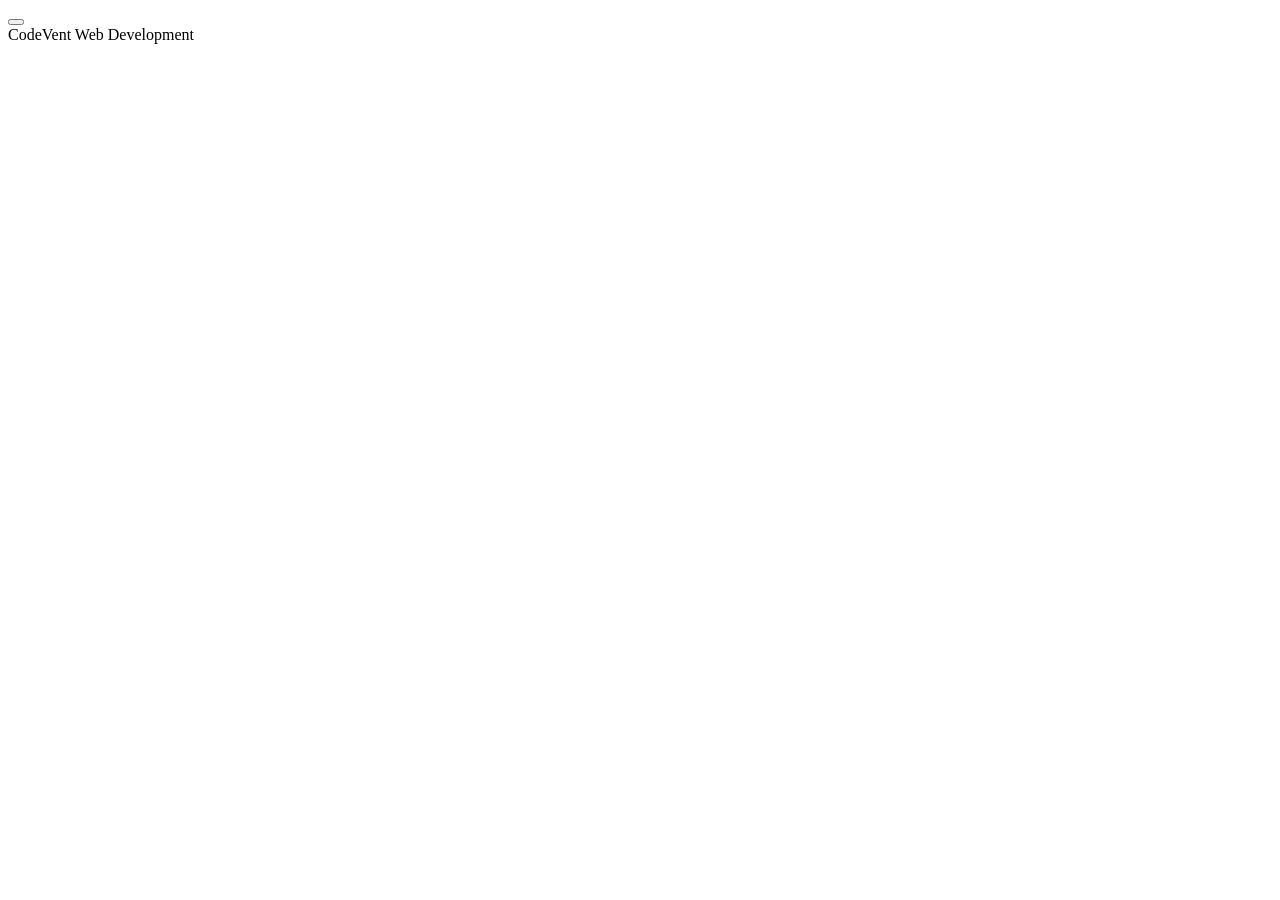
==== index.html @ f79cfe90 "Add files via upload" ====
<!DOCTYPE html>
<html lang="en">
<head>
<meta charset="UTF-8">
<meta name="viewport" content="width=device-width, initial-scale=1.0">
<title>CodeVent Web Development</title>
<meta name="description" content="Learn web development from HTML to JavaScript by building real projects from scratch.">
<link rel="preconnect" href="https://fonts.googleapis.com">
<link rel="preconnect" href="https://fonts.gstatic.com" crossorigin>
<link href="https://fonts.googleapis.com/css2?family=JetBrains+Mono:wght@400;500;600;700&family=Inter:wght@400;500;600;700;800&display=swap" rel="stylesheet">
<link rel="stylesheet" href="css/styles.css">
</head>
<body>
<div id="app">
  <div id="overlay" class="overlay"></div>

  <aside id="sidebar" class="sidebar"></aside>

  <div class="main-col">
    <header class="topbar">
      <button id="menu-toggle" class="menu-toggle" type="button" aria-label="Toggle navigation">
        <span></span><span></span><span></span>
      </button>
      <div class="topbar-title">CodeVent Web Development</div>
    </header>
    <main id="content" class="content"></main>
  </div>
</div>

<script src="js/data.js"></script>
<script src="js/app.js"></script>
</body>
</html>
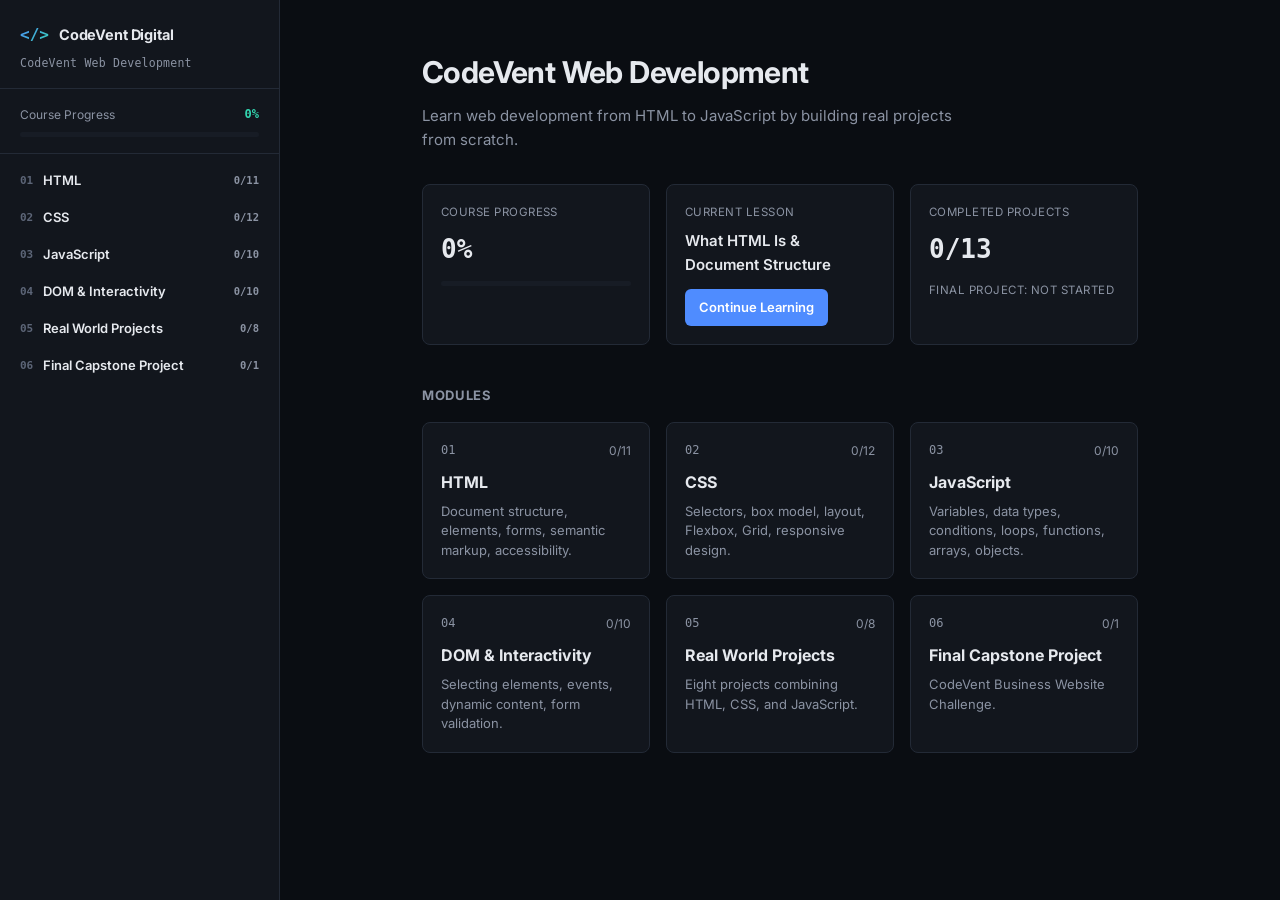
==== commit 5b99fd49: "Update index.html" ====
--- a/index.html
+++ b/index.html
@@ -4,6 +4,7 @@
 <meta charset="UTF-8">
 <meta name="viewport" content="width=device-width, initial-scale=1.0">
 <title>CodeVent Web Development</title>
+<link rel="icon" type="image/png" href="codevent-logo.PNG">
 <meta name="description" content="Learn web development from HTML to JavaScript by building real projects from scratch.">
 <link rel="preconnect" href="https://fonts.googleapis.com">
 <link rel="preconnect" href="https://fonts.gstatic.com" crossorigin>
--- a/css/styles.css
+++ b/css/styles.css
@@ -0,0 +1,554 @@
+/* ============ Tokens ============ */
+:root {
+  --bg: #0a0d12;
+  --surface: #12161d;
+  --surface-2: #171c25;
+  --border: #232a36;
+  --text: #e6e9ee;
+  --muted: #8b93a3;
+  --muted-2: #5c6577;
+  --accent: #4f8cff;
+  --accent-2: #33d6b0;
+  --accent-soft: rgba(79, 140, 255, 0.12);
+  --code-bg: #0d1117;
+  --danger: #ef5b5b;
+  --radius: 8px;
+  --font-body: "Inter", -apple-system, BlinkMacSystemFont, sans-serif;
+  --font-mono: "JetBrains Mono", "SFMono-Regular", Menlo, monospace;
+}
+
+* { box-sizing: border-box; }
+
+html { scroll-behavior: smooth; }
+
+@media (prefers-reduced-motion: reduce) {
+  html { scroll-behavior: auto; }
+  * { transition: none !important; animation: none !important; }
+}
+
+body {
+  margin: 0;
+  background: var(--bg);
+  color: var(--text);
+  font-family: var(--font-body);
+  font-size: 15px;
+  line-height: 1.6;
+}
+
+a { color: var(--accent); text-decoration: none; }
+a:hover { text-decoration: underline; }
+
+button { font-family: inherit; cursor: pointer; }
+
+:focus-visible {
+  outline: 2px solid var(--accent);
+  outline-offset: 2px;
+}
+
+.mono { font-family: var(--font-mono); }
+
+/* ============ App shell ============ */
+#app {
+  display: grid;
+  grid-template-columns: 280px 1fr;
+  min-height: 100vh;
+}
+
+.overlay {
+  display: none;
+}
+
+.sidebar {
+  background: var(--surface);
+  border-right: 1px solid var(--border);
+  height: 100vh;
+  position: sticky;
+  top: 0;
+  overflow-y: auto;
+  padding-bottom: 24px;
+}
+
+.main-col {
+  min-width: 0;
+}
+
+.topbar {
+  display: none;
+  align-items: center;
+  gap: 12px;
+  padding: 14px 16px;
+  border-bottom: 1px solid var(--border);
+  position: sticky;
+  top: 0;
+  background: var(--bg);
+  z-index: 20;
+}
+
+.menu-toggle {
+  background: none;
+  border: 1px solid var(--border);
+  border-radius: 6px;
+  width: 36px;
+  height: 32px;
+  display: flex;
+  flex-direction: column;
+  align-items: center;
+  justify-content: center;
+  gap: 4px;
+}
+.menu-toggle span {
+  width: 16px;
+  height: 2px;
+  background: var(--text);
+  display: block;
+}
+
+.topbar-title {
+  font-family: var(--font-mono);
+  font-size: 13px;
+  color: var(--muted);
+}
+
+.content {
+  max-width: 780px;
+  margin: 0 auto;
+  padding: 48px 32px 96px;
+}
+
+/* ============ Sidebar ============ */
+.sidebar-header {
+  padding: 22px 20px 16px;
+  border-bottom: 1px solid var(--border);
+}
+
+.brand {
+  display: flex;
+  align-items: center;
+  gap: 10px;
+  color: var(--text);
+}
+.brand:hover { text-decoration: none; }
+
+.brand-mark {
+  font-family: var(--font-mono);
+  font-weight: 700;
+  font-size: 16px;
+  background: linear-gradient(135deg, var(--accent), var(--accent-2));
+  -webkit-background-clip: text;
+  background-clip: text;
+  color: transparent;
+}
+
+.brand-name {
+  font-weight: 700;
+  font-size: 14.5px;
+  letter-spacing: -0.01em;
+}
+
+.brand-course {
+  margin-top: 6px;
+  font-family: var(--font-mono);
+  font-size: 11.5px;
+  color: var(--muted);
+  letter-spacing: 0.02em;
+}
+
+.sidebar-progress {
+  padding: 16px 20px;
+  border-bottom: 1px solid var(--border);
+}
+.sidebar-progress-label {
+  display: flex;
+  justify-content: space-between;
+  font-size: 12px;
+  color: var(--muted);
+  margin-bottom: 8px;
+}
+.sidebar-progress-label .mono { color: var(--accent-2); font-weight: 600; }
+
+.progress-track {
+  height: 5px;
+  background: var(--surface-2);
+  border-radius: 3px;
+  overflow: hidden;
+}
+.progress-fill {
+  height: 100%;
+  background: linear-gradient(90deg, var(--accent), var(--accent-2));
+  border-radius: 3px;
+  transition: width 0.3s ease;
+}
+
+.nav-modules { padding: 8px 0; }
+
+.nav-module { border-bottom: 1px solid transparent; }
+
+.nav-module-toggle {
+  width: 100%;
+  display: flex;
+  align-items: center;
+  gap: 10px;
+  background: none;
+  border: none;
+  color: var(--text);
+  padding: 10px 20px;
+  text-align: left;
+  font-size: 13px;
+  font-weight: 600;
+}
+.nav-module-toggle:hover { background: var(--surface-2); }
+
+.nav-module-index {
+  font-family: var(--font-mono);
+  font-size: 11px;
+  color: var(--muted-2);
+}
+
+.nav-module-title { flex: 1; }
+
+.nav-module-count {
+  font-family: var(--font-mono);
+  font-size: 10.5px;
+  color: var(--muted);
+}
+
+.nav-module-items {
+  display: none;
+  flex-direction: column;
+  padding: 2px 0 6px;
+}
+.nav-module.open .nav-module-items { display: flex; }
+
+.nav-item {
+  display: flex;
+  align-items: center;
+  gap: 10px;
+  padding: 7px 20px 7px 40px;
+  color: var(--muted);
+  font-size: 13px;
+  border-left: 2px solid transparent;
+}
+.nav-item:hover { color: var(--text); text-decoration: none; background: var(--surface-2); }
+.nav-item.active {
+  color: var(--text);
+  border-left-color: var(--accent);
+  background: var(--accent-soft);
+}
+.nav-item-mark {
+  width: 12px;
+  color: var(--accent-2);
+  font-size: 11px;
+  flex-shrink: 0;
+}
+.nav-item-project .nav-item-title::before {
+  content: "";
+}
+.nav-item-project { font-style: normal; }
+
+/* ============ Dashboard ============ */
+.dashboard-head h1 {
+  font-size: 30px;
+  margin: 0 0 8px;
+  letter-spacing: -0.02em;
+}
+.dashboard-tagline {
+  color: var(--muted);
+  font-size: 15px;
+  margin: 0 0 32px;
+  max-width: 60ch;
+}
+
+.dashboard-stats {
+  display: grid;
+  grid-template-columns: repeat(3, 1fr);
+  gap: 16px;
+  margin-bottom: 40px;
+}
+
+.stat-card {
+  background: var(--surface);
+  border: 1px solid var(--border);
+  border-radius: var(--radius);
+  padding: 18px;
+}
+.stat-label {
+  font-size: 11.5px;
+  text-transform: uppercase;
+  letter-spacing: 0.04em;
+  color: var(--muted);
+  margin-bottom: 8px;
+}
+.stat-value {
+  font-size: 26px;
+  font-weight: 700;
+  margin-bottom: 10px;
+}
+.stat-value-small {
+  font-size: 15px;
+  font-weight: 600;
+  margin-bottom: 12px;
+  min-height: 20px;
+}
+
+.continue-btn {
+  display: inline-block;
+  background: var(--accent);
+  color: #fff;
+  padding: 8px 14px;
+  border-radius: 6px;
+  font-size: 13px;
+  font-weight: 600;
+}
+.continue-btn:hover { background: #3f7bef; text-decoration: none; }
+
+.section-heading {
+  font-size: 13px;
+  text-transform: uppercase;
+  letter-spacing: 0.05em;
+  color: var(--muted);
+  margin: 0 0 16px;
+}
+
+.module-grid {
+  display: grid;
+  grid-template-columns: repeat(3, 1fr);
+  gap: 16px;
+}
+
+.module-card {
+  display: block;
+  background: var(--surface);
+  border: 1px solid var(--border);
+  border-radius: var(--radius);
+  padding: 18px;
+  color: var(--text);
+  transition: border-color 0.15s ease, transform 0.15s ease;
+}
+.module-card:hover {
+  border-color: var(--accent);
+  transform: translateY(-2px);
+  text-decoration: none;
+}
+.module-card-top {
+  display: flex;
+  justify-content: space-between;
+  color: var(--muted);
+  font-size: 12px;
+  margin-bottom: 10px;
+}
+.module-card h3 { margin: 0 0 6px; font-size: 16px; }
+.module-card p { margin: 0; color: var(--muted); font-size: 13px; line-height: 1.5; }
+
+/* ============ Lesson / Project content ============ */
+.crumb {
+  font-size: 12.5px;
+  color: var(--muted);
+  margin-bottom: 14px;
+}
+.crumb a { color: var(--muted); }
+.crumb span { margin: 0 4px; }
+
+.project-tag {
+  display: inline-block;
+  font-family: var(--font-mono);
+  font-size: 11px;
+  color: var(--accent-2);
+  border: 1px solid var(--border);
+  padding: 3px 8px;
+  border-radius: 4px;
+  margin-bottom: 10px;
+}
+
+.lesson-title {
+  font-size: 26px;
+  margin: 0 0 28px;
+  letter-spacing: -0.01em;
+}
+
+.lesson-section { margin-bottom: 28px; }
+.lesson-section h2 {
+  font-size: 13px;
+  text-transform: uppercase;
+  letter-spacing: 0.05em;
+  color: var(--accent-2);
+  margin: 0 0 10px;
+}
+.lesson-section p { margin: 0 0 4px; color: var(--text); }
+
+.plain-list, .checklist {
+  margin: 0;
+  padding-left: 20px;
+}
+.plain-list li, .checklist li {
+  margin-bottom: 6px;
+  color: var(--text);
+}
+.checklist { list-style: none; padding-left: 0; }
+.checklist li label {
+  display: flex;
+  align-items: flex-start;
+  gap: 10px;
+  cursor: pointer;
+}
+.checklist input { margin-top: 4px; }
+
+/* ============ Code blocks ============ */
+.code-group { display: flex; flex-direction: column; gap: 12px; }
+
+.code-block {
+  border: 1px solid var(--border);
+  border-radius: var(--radius);
+  overflow: hidden;
+  background: var(--code-bg);
+}
+.code-block-bar {
+  display: flex;
+  align-items: center;
+  justify-content: space-between;
+  padding: 8px 12px;
+  border-bottom: 1px solid var(--border);
+  background: var(--surface-2);
+}
+.code-lang {
+  font-family: var(--font-mono);
+  font-size: 11px;
+  color: var(--muted);
+  letter-spacing: 0.05em;
+}
+.copy-btn {
+  background: none;
+  border: 1px solid var(--border);
+  color: var(--muted);
+  font-size: 11px;
+  padding: 4px 9px;
+  border-radius: 4px;
+}
+.copy-btn:hover { color: var(--text); border-color: var(--muted); }
+
+.code-block pre {
+  margin: 0;
+  padding: 14px 16px;
+  overflow-x: auto;
+}
+.code-block code {
+  font-family: var(--font-mono);
+  font-size: 13px;
+  line-height: 1.6;
+  color: #d5dae3;
+  white-space: pre;
+}
+
+/* ============ Practice ============ */
+.practice-box {
+  border: 1px solid var(--border);
+  border-left: 3px solid var(--accent);
+  border-radius: var(--radius);
+  padding: 16px 18px;
+  background: var(--surface);
+}
+.practice-label {
+  font-family: var(--font-mono);
+  font-size: 11px;
+  text-transform: uppercase;
+  letter-spacing: 0.05em;
+  color: var(--accent);
+  margin-bottom: 8px;
+}
+.practice-task { margin: 0 0 14px; }
+.practice-actions { display: flex; gap: 10px; margin-bottom: 4px; }
+
+.reveal-btn {
+  background: var(--surface-2);
+  border: 1px solid var(--border);
+  color: var(--text);
+  font-size: 12.5px;
+  padding: 7px 12px;
+  border-radius: 6px;
+}
+.reveal-btn:hover { border-color: var(--accent); }
+
+.reveal-panel { margin-top: 14px; }
+.reveal-panel.hidden { display: none; }
+.reveal-label {
+  font-size: 11px;
+  text-transform: uppercase;
+  color: var(--muted);
+  margin-bottom: 6px;
+  letter-spacing: 0.04em;
+}
+
+/* ============ Lesson footer / nav ============ */
+.lesson-footer {
+  margin-top: 40px;
+  padding-top: 24px;
+  border-top: 1px solid var(--border);
+}
+
+.complete-btn {
+  background: var(--accent);
+  color: #fff;
+  border: none;
+  padding: 10px 18px;
+  border-radius: 6px;
+  font-size: 13.5px;
+  font-weight: 600;
+  margin-bottom: 20px;
+}
+.complete-btn:hover { background: #3f7bef; }
+.complete-btn.done {
+  background: var(--surface-2);
+  color: var(--accent-2);
+  border: 1px solid var(--accent-2);
+}
+
+.prev-next {
+  display: flex;
+  justify-content: space-between;
+  gap: 16px;
+  font-size: 13px;
+}
+.pn-link {
+  color: var(--muted);
+  max-width: 48%;
+}
+.pn-next { text-align: right; margin-left: auto; }
+
+/* ============ Responsive ============ */
+@media (max-width: 900px) {
+  .dashboard-stats { grid-template-columns: 1fr; }
+  .module-grid { grid-template-columns: repeat(2, 1fr); }
+}
+
+@media (max-width: 768px) {
+  #app { grid-template-columns: 1fr; }
+  .topbar { display: flex; }
+
+  .sidebar {
+    position: fixed;
+    left: 0;
+    top: 0;
+    width: 280px;
+    z-index: 40;
+    transform: translateX(-100%);
+    transition: transform 0.2s ease;
+  }
+  #app.sidebar-open .sidebar { transform: translateX(0); }
+
+  .overlay {
+    display: none;
+    position: fixed;
+    inset: 0;
+    background: rgba(0, 0, 0, 0.5);
+    z-index: 30;
+  }
+  #app.sidebar-open .overlay { display: block; }
+
+  .content { padding: 28px 18px 72px; }
+  .module-grid { grid-template-columns: 1fr; }
+}
+
+@media (max-width: 480px) {
+  .lesson-title { font-size: 22px; }
+  .prev-next { flex-direction: column; }
+  .pn-next { text-align: left; }
+}
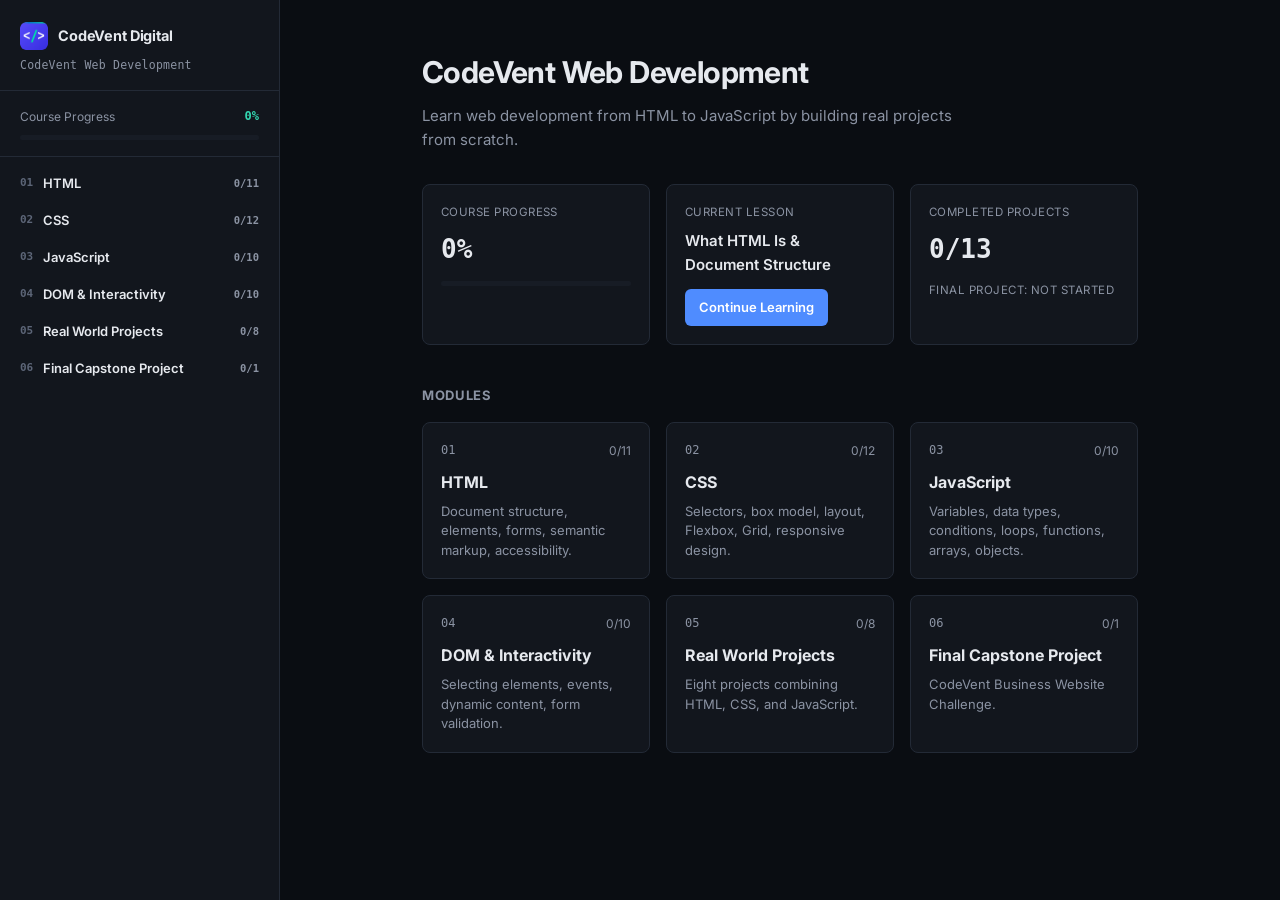
==== commit 92a4d551: "Add files via upload" ====
--- a/index.html
+++ b/index.html
@@ -4,8 +4,8 @@
 <meta charset="UTF-8">
 <meta name="viewport" content="width=device-width, initial-scale=1.0">
 <title>CodeVent Web Development</title>
+<meta name="description" content="Learn web development from HTML to JavaScript by building real projects from scratch.">
 <link rel="icon" type="image/png" href="codevent-logo.PNG">
-<meta name="description" content="Learn web development from HTML to JavaScript by building real projects from scratch.">
 <link rel="preconnect" href="https://fonts.googleapis.com">
 <link rel="preconnect" href="https://fonts.gstatic.com" crossorigin>
 <link href="https://fonts.googleapis.com/css2?family=JetBrains+Mono:wght@400;500;600;700&family=Inter:wght@400;500;600;700;800&display=swap" rel="stylesheet">
--- a/css/styles.css
+++ b/css/styles.css
@@ -139,6 +139,14 @@
   color: transparent;
 }
 
+.brand-mark-img {
+  width: 28px;
+  height: 28px;
+  object-fit: contain;
+  border-radius: 6px;
+  flex-shrink: 0;
+}
+
 .brand-name {
   font-weight: 700;
   font-size: 14.5px;
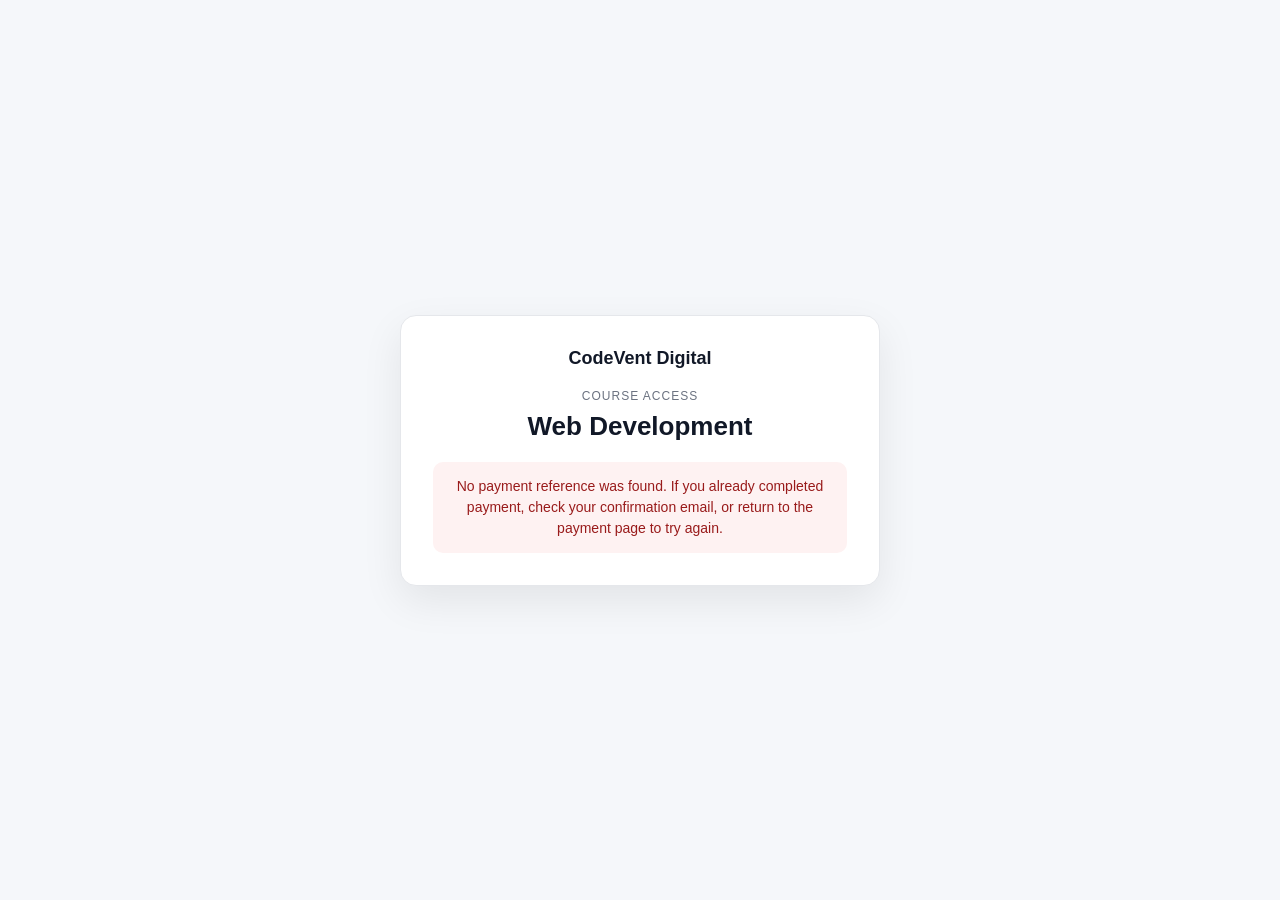
==== commit 7ea43e46: "Add files via upload" ====
--- a/index.html
+++ b/index.html
@@ -1,34 +1,42 @@
-<!DOCTYPE html>
-<html lang="en">
-<head>
-<meta charset="UTF-8">
-<meta name="viewport" content="width=device-width, initial-scale=1.0">
-<title>CodeVent Web Development</title>
-<meta name="description" content="Learn web development from HTML to JavaScript by building real projects from scratch.">
-<link rel="icon" type="image/png" href="codevent-logo.PNG">
-<link rel="preconnect" href="https://fonts.googleapis.com">
-<link rel="preconnect" href="https://fonts.gstatic.com" crossorigin>
-<link href="https://fonts.googleapis.com/css2?family=JetBrains+Mono:wght@400;500;600;700&family=Inter:wght@400;500;600;700;800&display=swap" rel="stylesheet">
-<link rel="stylesheet" href="css/styles.css">
-</head>
-<body>
-<div id="app">
-  <div id="overlay" class="overlay"></div>
-
-  <aside id="sidebar" class="sidebar"></aside>
-
-  <div class="main-col">
-    <header class="topbar">
-      <button id="menu-toggle" class="menu-toggle" type="button" aria-label="Toggle navigation">
-        <span></span><span></span><span></span>
-      </button>
-      <div class="topbar-title">CodeVent Web Development</div>
-    </header>
-    <main id="content" class="content"></main>
-  </div>
-</div>
-
-<script src="js/data.js"></script>
-<script src="js/app.js"></script>
-</body>
-</html>
+<!DOCTYPE html>
+<html lang="en">
+<head>
+<meta charset="UTF-8">
+<meta name="viewport" content="width=device-width, initial-scale=1.0">
+<title>CodeVent Web Development</title>
+<meta name="description" content="Learn web development from HTML to JavaScript by building real projects from scratch.">
+<link rel="icon" type="image/png" href="codevent-logo.PNG">
+<link rel="preconnect" href="https://fonts.googleapis.com">
+<link rel="preconnect" href="https://fonts.gstatic.com" crossorigin>
+<link href="https://fonts.googleapis.com/css2?family=JetBrains+Mono:wght@400;500;600;700&family=Inter:wght@400;500;600;700;800&display=swap" rel="stylesheet">
+<link rel="stylesheet" href="css/styles.css">
+</head>
+<body>
+<div id="app">
+  <div id="overlay" class="overlay"></div>
+
+  <aside id="sidebar" class="sidebar"></aside>
+
+  <div class="main-col">
+    <header class="topbar">
+      <button id="menu-toggle" class="menu-toggle" type="button" aria-label="Toggle navigation">
+        <span></span><span></span><span></span>
+      </button>
+      <div class="topbar-title">CodeVent Web Development</div>
+    </header>
+    <main id="content" class="content" aria-live="polite">
+      <section class="auth-gate" aria-labelledby="course-lock-title">
+        <div class="auth-gate-card">
+          <div class="auth-gate-label">CodeVent Web Development</div>
+          <h1 id="course-lock-title">Course Locked</h1>
+          <p class="auth-gate-message">Checking course access…</p>
+        </div>
+      </section>
+    </main>
+  </div>
+</div>
+
+<script src="js/data.js"></script>
+<script src="js/app.js"></script>
+</body>
+</html>
--- a/css/styles.css
+++ b/css/styles.css
@@ -187,6 +187,76 @@
   transition: width 0.3s ease;
 }
 
+.sidebar-help {
+  padding: 14px 20px;
+  border-top: 1px solid var(--border);
+  border-bottom: 1px solid var(--border);
+  display: flex;
+  flex-direction: column;
+  gap: 8px;
+}
+.ai-help-link {
+  display: flex;
+  align-items: center;
+  gap: 10px;
+  padding: 9px 10px;
+  border: 1px solid var(--border);
+  border-radius: 6px;
+  color: var(--text);
+  font-size: 12.5px;
+  background: var(--surface-2);
+}
+.ai-help-link:hover { border-color: var(--accent); text-decoration: none; }
+.ai-help-icon {
+  font-family: var(--font-mono);
+  font-size: 10px;
+  font-weight: 700;
+  color: #fff;
+  background: linear-gradient(135deg, var(--accent), var(--accent-2));
+  padding: 3px 6px;
+  border-radius: 4px;
+  flex-shrink: 0;
+}
+
+.sidebar-footer {
+  display: flex;
+  flex-wrap: wrap;
+  gap: 4px 14px;
+  padding: 16px 20px 8px;
+}
+.sidebar-footer a {
+  color: var(--muted);
+  font-size: 12px;
+}
+.sidebar-footer a:hover { color: var(--text); }
+
+.ai-callout {
+  border: 1px dashed var(--border);
+  border-radius: var(--radius);
+  padding: 14px 16px;
+  display: flex;
+  align-items: center;
+  justify-content: space-between;
+  gap: 14px;
+  flex-wrap: wrap;
+}
+.ai-callout p {
+  margin: 0;
+  color: var(--muted);
+  font-size: 13px;
+}
+.ai-callout-link {
+  flex-shrink: 0;
+  background: var(--surface-2);
+  border: 1px solid var(--accent-2);
+  color: var(--accent-2);
+  padding: 7px 12px;
+  border-radius: 6px;
+  font-size: 12.5px;
+  font-weight: 600;
+}
+.ai-callout-link:hover { background: var(--accent-soft); text-decoration: none; }
+
 .nav-modules { padding: 8px 0; }
 
 .nav-module { border-bottom: 1px solid transparent; }
@@ -403,6 +473,17 @@
 /* ============ Code blocks ============ */
 .code-group { display: flex; flex-direction: column; gap: 12px; }
 
+.editor-link {
+  align-self: flex-start;
+  font-size: 12px;
+  color: var(--accent-2);
+  border: 1px solid var(--border);
+  padding: 6px 10px;
+  border-radius: 6px;
+  font-family: var(--font-mono);
+}
+.editor-link:hover { border-color: var(--accent-2); text-decoration: none; }
+
 .code-block {
   border: 1px solid var(--border);
   border-radius: var(--radius);
@@ -520,6 +601,79 @@
   max-width: 48%;
 }
 .pn-next { text-align: right; margin-left: auto; }
+
+/* ============ Static pages (about / contact / terms / privacy) ============ */
+.static-header {
+  display: flex;
+  align-items: center;
+  justify-content: space-between;
+  gap: 16px;
+  padding: 18px 32px;
+  border-bottom: 1px solid var(--border);
+  flex-wrap: wrap;
+}
+.static-brand {
+  display: flex;
+  align-items: center;
+  gap: 10px;
+  color: var(--text);
+}
+.static-brand:hover { text-decoration: none; }
+.static-brand img { width: 28px; height: 28px; object-fit: contain; border-radius: 6px; }
+.static-brand span { font-weight: 700; font-size: 14.5px; }
+.static-back { font-size: 13px; color: var(--muted); }
+
+.static-wrap {
+  max-width: 720px;
+  margin: 0 auto;
+  padding: 48px 32px 96px;
+}
+.static-wrap h1 { font-size: 26px; margin: 0 0 24px; letter-spacing: -0.01em; }
+.static-wrap h2 {
+  font-size: 13px;
+  text-transform: uppercase;
+  letter-spacing: 0.05em;
+  color: var(--accent-2);
+  margin: 32px 0 10px;
+}
+.static-wrap p { margin: 0 0 12px; color: var(--text); }
+.static-wrap ul { margin: 0 0 12px; padding-left: 20px; color: var(--text); }
+.static-wrap li { margin-bottom: 6px; }
+.static-wrap a { color: var(--accent); }
+
+.contact-list {
+  list-style: none;
+  padding: 0;
+  display: flex;
+  flex-direction: column;
+  gap: 10px;
+}
+.contact-list li {
+  border: 1px solid var(--border);
+  border-radius: var(--radius);
+  padding: 12px 16px;
+  display: flex;
+  justify-content: space-between;
+  align-items: center;
+  gap: 12px;
+  background: var(--surface);
+}
+.contact-label { color: var(--muted); font-size: 12.5px; }
+.contact-list a { font-size: 13.5px; font-weight: 600; }
+
+.static-footer {
+  border-top: 1px solid var(--border);
+  padding: 20px 32px;
+  display: flex;
+  flex-wrap: wrap;
+  gap: 6px 16px;
+  justify-content: space-between;
+  color: var(--muted);
+  font-size: 12px;
+}
+.static-footer a { color: var(--muted); }
+.static-footer a:hover { color: var(--text); }
+.static-footer-links { display: flex; gap: 14px; flex-wrap: wrap; }
 
 /* ============ Responsive ============ */
 @media (max-width: 900px) {
@@ -560,3 +714,32 @@
   .prev-next { flex-direction: column; }
   .pn-next { text-align: left; }
 }
+
+/* ============ Course access gate ============ */
+.auth-gate {
+  min-height: 100vh;
+  display: flex;
+  flex-direction: column;
+  align-items: center;
+  justify-content: center;
+  gap: 16px;
+  text-align: center;
+  padding: 32px;
+}
+.auth-gate-message {
+  color: var(--muted);
+  font-size: 14px;
+  max-width: 360px;
+  margin: 0;
+}
+.auth-retry-btn {
+  background: var(--accent);
+  color: #fff;
+  border: none;
+  padding: 9px 18px;
+  border-radius: 6px;
+  font-size: 13.5px;
+  font-weight: 600;
+  cursor: pointer;
+}
+.auth-retry-btn:hover { background: #3f7bef; }
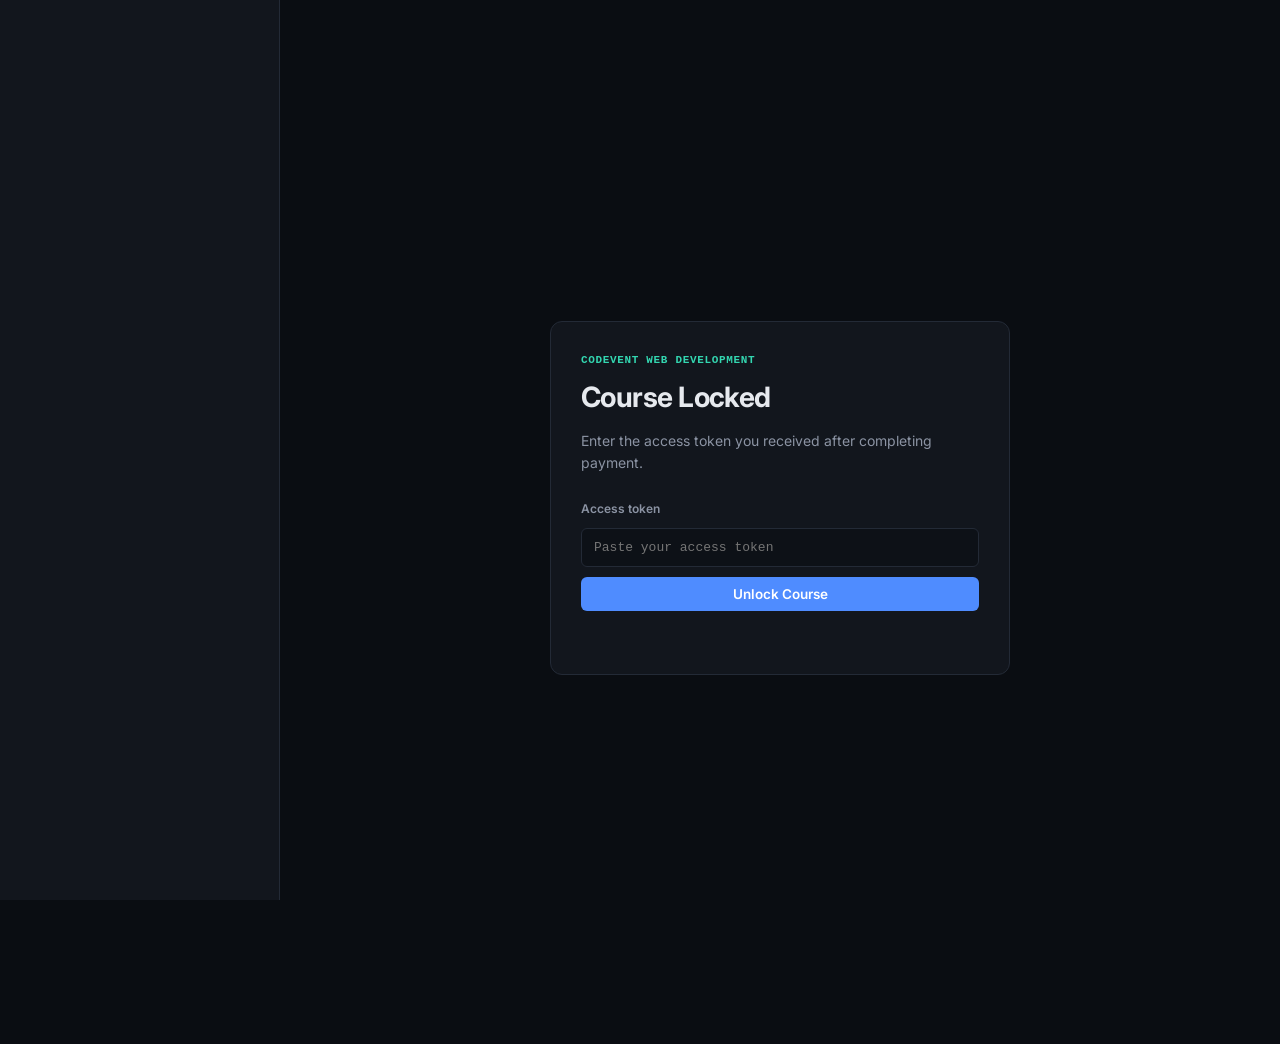
==== commit 77690bbd: "Add files via upload" ====
--- a/index.html
+++ b/index.html
@@ -29,7 +29,12 @@
         <div class="auth-gate-card">
           <div class="auth-gate-label">CodeVent Web Development</div>
           <h1 id="course-lock-title">Course Locked</h1>
-          <p class="auth-gate-message">Checking course access…</p>
+          <p class="auth-gate-message">Enter your access token to unlock this course.</p>
+          <form class="auth-unlock-form">
+            <label for="access-token">Access token</label>
+            <input id="access-token" type="text" autocomplete="off" spellcheck="false" required placeholder="Paste your access token">
+            <button type="submit" class="auth-retry-btn">Unlock Course</button>
+          </form>
         </div>
       </section>
     </main>
--- a/css/styles.css
+++ b/css/styles.css
@@ -1,730 +1,751 @@
-/* ============ Tokens ============ */
-:root {
-  --bg: #0a0d12;
-  --surface: #12161d;
-  --surface-2: #171c25;
-  --border: #232a36;
-  --text: #e6e9ee;
-  --muted: #8b93a3;
-  --muted-2: #5c6577;
-  --accent: #4f8cff;
-  --accent-2: #33d6b0;
-  --accent-soft: rgba(79, 140, 255, 0.12);
-  --code-bg: #0d1117;
-  --danger: #ef5b5b;
-  --radius: 8px;
-  --font-body: "Inter", -apple-system, BlinkMacSystemFont, sans-serif;
-  --font-mono: "JetBrains Mono", "SFMono-Regular", Menlo, monospace;
-}
-
-* { box-sizing: border-box; }
-
-html { scroll-behavior: smooth; }
-
-@media (prefers-reduced-motion: reduce) {
-  html { scroll-behavior: auto; }
-  * { transition: none !important; animation: none !important; }
-}
-
-body {
-  margin: 0;
-  background: var(--bg);
-  color: var(--text);
-  font-family: var(--font-body);
-  font-size: 15px;
-  line-height: 1.6;
-}
-
-a { color: var(--accent); text-decoration: none; }
-a:hover { text-decoration: underline; }
-
-button { font-family: inherit; cursor: pointer; }
-
-:focus-visible {
-  outline: 2px solid var(--accent);
-  outline-offset: 2px;
-}
-
-.mono { font-family: var(--font-mono); }
-
-/* ============ App shell ============ */
-#app {
-  display: grid;
-  grid-template-columns: 280px 1fr;
-  min-height: 100vh;
-}
-
-.overlay {
-  display: none;
-}
-
-.sidebar {
-  background: var(--surface);
-  border-right: 1px solid var(--border);
-  height: 100vh;
-  position: sticky;
-  top: 0;
-  overflow-y: auto;
-  padding-bottom: 24px;
-}
-
-.main-col {
-  min-width: 0;
-}
-
-.topbar {
-  display: none;
-  align-items: center;
-  gap: 12px;
-  padding: 14px 16px;
-  border-bottom: 1px solid var(--border);
-  position: sticky;
-  top: 0;
-  background: var(--bg);
-  z-index: 20;
-}
-
-.menu-toggle {
-  background: none;
-  border: 1px solid var(--border);
-  border-radius: 6px;
-  width: 36px;
-  height: 32px;
-  display: flex;
-  flex-direction: column;
-  align-items: center;
-  justify-content: center;
-  gap: 4px;
-}
-.menu-toggle span {
-  width: 16px;
-  height: 2px;
-  background: var(--text);
-  display: block;
-}
-
-.topbar-title {
-  font-family: var(--font-mono);
-  font-size: 13px;
-  color: var(--muted);
-}
-
-.content {
-  max-width: 780px;
-  margin: 0 auto;
-  padding: 48px 32px 96px;
-}
-
-/* ============ Sidebar ============ */
-.sidebar-header {
-  padding: 22px 20px 16px;
-  border-bottom: 1px solid var(--border);
-}
-
-.brand {
-  display: flex;
-  align-items: center;
-  gap: 10px;
-  color: var(--text);
-}
-.brand:hover { text-decoration: none; }
-
-.brand-mark {
-  font-family: var(--font-mono);
-  font-weight: 700;
-  font-size: 16px;
-  background: linear-gradient(135deg, var(--accent), var(--accent-2));
-  -webkit-background-clip: text;
-  background-clip: text;
-  color: transparent;
-}
-
-.brand-mark-img {
-  width: 28px;
-  height: 28px;
-  object-fit: contain;
-  border-radius: 6px;
-  flex-shrink: 0;
-}
-
-.brand-name {
-  font-weight: 700;
-  font-size: 14.5px;
-  letter-spacing: -0.01em;
-}
-
-.brand-course {
-  margin-top: 6px;
-  font-family: var(--font-mono);
-  font-size: 11.5px;
-  color: var(--muted);
-  letter-spacing: 0.02em;
-}
-
-.sidebar-progress {
-  padding: 16px 20px;
-  border-bottom: 1px solid var(--border);
-}
-.sidebar-progress-label {
-  display: flex;
-  justify-content: space-between;
-  font-size: 12px;
-  color: var(--muted);
-  margin-bottom: 8px;
-}
-.sidebar-progress-label .mono { color: var(--accent-2); font-weight: 600; }
-
-.progress-track {
-  height: 5px;
-  background: var(--surface-2);
-  border-radius: 3px;
-  overflow: hidden;
-}
-.progress-fill {
-  height: 100%;
-  background: linear-gradient(90deg, var(--accent), var(--accent-2));
-  border-radius: 3px;
-  transition: width 0.3s ease;
-}
-
-.sidebar-help {
-  padding: 14px 20px;
-  border-top: 1px solid var(--border);
-  border-bottom: 1px solid var(--border);
-  display: flex;
-  flex-direction: column;
-  gap: 8px;
-}
-.ai-help-link {
-  display: flex;
-  align-items: center;
-  gap: 10px;
-  padding: 9px 10px;
-  border: 1px solid var(--border);
-  border-radius: 6px;
-  color: var(--text);
-  font-size: 12.5px;
-  background: var(--surface-2);
-}
-.ai-help-link:hover { border-color: var(--accent); text-decoration: none; }
-.ai-help-icon {
-  font-family: var(--font-mono);
-  font-size: 10px;
-  font-weight: 700;
-  color: #fff;
-  background: linear-gradient(135deg, var(--accent), var(--accent-2));
-  padding: 3px 6px;
-  border-radius: 4px;
-  flex-shrink: 0;
-}
-
-.sidebar-footer {
-  display: flex;
-  flex-wrap: wrap;
-  gap: 4px 14px;
-  padding: 16px 20px 8px;
-}
-.sidebar-footer a {
-  color: var(--muted);
-  font-size: 12px;
-}
-.sidebar-footer a:hover { color: var(--text); }
-
-.ai-callout {
-  border: 1px dashed var(--border);
-  border-radius: var(--radius);
-  padding: 14px 16px;
-  display: flex;
-  align-items: center;
-  justify-content: space-between;
-  gap: 14px;
-  flex-wrap: wrap;
-}
-.ai-callout p {
-  margin: 0;
-  color: var(--muted);
-  font-size: 13px;
-}
-.ai-callout-link {
-  flex-shrink: 0;
-  background: var(--surface-2);
-  border: 1px solid var(--accent-2);
-  color: var(--accent-2);
-  padding: 7px 12px;
-  border-radius: 6px;
-  font-size: 12.5px;
-  font-weight: 600;
-}
-.ai-callout-link:hover { background: var(--accent-soft); text-decoration: none; }
-
-.nav-modules { padding: 8px 0; }
-
-.nav-module { border-bottom: 1px solid transparent; }
-
-.nav-module-toggle {
-  width: 100%;
-  display: flex;
-  align-items: center;
-  gap: 10px;
-  background: none;
-  border: none;
-  color: var(--text);
-  padding: 10px 20px;
-  text-align: left;
-  font-size: 13px;
-  font-weight: 600;
-}
-.nav-module-toggle:hover { background: var(--surface-2); }
-
-.nav-module-index {
-  font-family: var(--font-mono);
-  font-size: 11px;
-  color: var(--muted-2);
-}
-
-.nav-module-title { flex: 1; }
-
-.nav-module-count {
-  font-family: var(--font-mono);
-  font-size: 10.5px;
-  color: var(--muted);
-}
-
-.nav-module-items {
-  display: none;
-  flex-direction: column;
-  padding: 2px 0 6px;
-}
-.nav-module.open .nav-module-items { display: flex; }
-
-.nav-item {
-  display: flex;
-  align-items: center;
-  gap: 10px;
-  padding: 7px 20px 7px 40px;
-  color: var(--muted);
-  font-size: 13px;
-  border-left: 2px solid transparent;
-}
-.nav-item:hover { color: var(--text); text-decoration: none; background: var(--surface-2); }
-.nav-item.active {
-  color: var(--text);
-  border-left-color: var(--accent);
-  background: var(--accent-soft);
-}
-.nav-item-mark {
-  width: 12px;
-  color: var(--accent-2);
-  font-size: 11px;
-  flex-shrink: 0;
-}
-.nav-item-project .nav-item-title::before {
-  content: "";
-}
-.nav-item-project { font-style: normal; }
-
-/* ============ Dashboard ============ */
-.dashboard-head h1 {
-  font-size: 30px;
-  margin: 0 0 8px;
-  letter-spacing: -0.02em;
-}
-.dashboard-tagline {
-  color: var(--muted);
-  font-size: 15px;
-  margin: 0 0 32px;
-  max-width: 60ch;
-}
-
-.dashboard-stats {
-  display: grid;
-  grid-template-columns: repeat(3, 1fr);
-  gap: 16px;
-  margin-bottom: 40px;
-}
-
-.stat-card {
-  background: var(--surface);
-  border: 1px solid var(--border);
-  border-radius: var(--radius);
-  padding: 18px;
-}
-.stat-label {
-  font-size: 11.5px;
-  text-transform: uppercase;
-  letter-spacing: 0.04em;
-  color: var(--muted);
-  margin-bottom: 8px;
-}
-.stat-value {
-  font-size: 26px;
-  font-weight: 700;
-  margin-bottom: 10px;
-}
-.stat-value-small {
-  font-size: 15px;
-  font-weight: 600;
-  margin-bottom: 12px;
-  min-height: 20px;
-}
-
-.continue-btn {
-  display: inline-block;
-  background: var(--accent);
-  color: #fff;
-  padding: 8px 14px;
-  border-radius: 6px;
-  font-size: 13px;
-  font-weight: 600;
-}
-.continue-btn:hover { background: #3f7bef; text-decoration: none; }
-
-.section-heading {
-  font-size: 13px;
-  text-transform: uppercase;
-  letter-spacing: 0.05em;
-  color: var(--muted);
-  margin: 0 0 16px;
-}
-
-.module-grid {
-  display: grid;
-  grid-template-columns: repeat(3, 1fr);
-  gap: 16px;
-}
-
-.module-card {
-  display: block;
-  background: var(--surface);
-  border: 1px solid var(--border);
-  border-radius: var(--radius);
-  padding: 18px;
-  color: var(--text);
-  transition: border-color 0.15s ease, transform 0.15s ease;
-}
-.module-card:hover {
-  border-color: var(--accent);
-  transform: translateY(-2px);
-  text-decoration: none;
-}
-.module-card-top {
-  display: flex;
-  justify-content: space-between;
-  color: var(--muted);
-  font-size: 12px;
-  margin-bottom: 10px;
-}
-.module-card h3 { margin: 0 0 6px; font-size: 16px; }
-.module-card p { margin: 0; color: var(--muted); font-size: 13px; line-height: 1.5; }
-
-/* ============ Lesson / Project content ============ */
-.crumb {
-  font-size: 12.5px;
-  color: var(--muted);
-  margin-bottom: 14px;
-}
-.crumb a { color: var(--muted); }
-.crumb span { margin: 0 4px; }
-
-.project-tag {
-  display: inline-block;
-  font-family: var(--font-mono);
-  font-size: 11px;
-  color: var(--accent-2);
-  border: 1px solid var(--border);
-  padding: 3px 8px;
-  border-radius: 4px;
-  margin-bottom: 10px;
-}
-
-.lesson-title {
-  font-size: 26px;
-  margin: 0 0 28px;
-  letter-spacing: -0.01em;
-}
-
-.lesson-section { margin-bottom: 28px; }
-.lesson-section h2 {
-  font-size: 13px;
-  text-transform: uppercase;
-  letter-spacing: 0.05em;
-  color: var(--accent-2);
-  margin: 0 0 10px;
-}
-.lesson-section p { margin: 0 0 4px; color: var(--text); }
-
-.plain-list, .checklist {
-  margin: 0;
-  padding-left: 20px;
-}
-.plain-list li, .checklist li {
-  margin-bottom: 6px;
-  color: var(--text);
-}
-.checklist { list-style: none; padding-left: 0; }
-.checklist li label {
-  display: flex;
-  align-items: flex-start;
-  gap: 10px;
-  cursor: pointer;
-}
-.checklist input { margin-top: 4px; }
-
-/* ============ Code blocks ============ */
-.code-group { display: flex; flex-direction: column; gap: 12px; }
-
-.editor-link {
-  align-self: flex-start;
-  font-size: 12px;
-  color: var(--accent-2);
-  border: 1px solid var(--border);
-  padding: 6px 10px;
-  border-radius: 6px;
-  font-family: var(--font-mono);
-}
-.editor-link:hover { border-color: var(--accent-2); text-decoration: none; }
-
-.code-block {
-  border: 1px solid var(--border);
-  border-radius: var(--radius);
-  overflow: hidden;
-  background: var(--code-bg);
-}
-.code-block-bar {
-  display: flex;
-  align-items: center;
-  justify-content: space-between;
-  padding: 8px 12px;
-  border-bottom: 1px solid var(--border);
-  background: var(--surface-2);
-}
-.code-lang {
-  font-family: var(--font-mono);
-  font-size: 11px;
-  color: var(--muted);
-  letter-spacing: 0.05em;
-}
-.copy-btn {
-  background: none;
-  border: 1px solid var(--border);
-  color: var(--muted);
-  font-size: 11px;
-  padding: 4px 9px;
-  border-radius: 4px;
-}
-.copy-btn:hover { color: var(--text); border-color: var(--muted); }
-
-.code-block pre {
-  margin: 0;
-  padding: 14px 16px;
-  overflow-x: auto;
-}
-.code-block code {
-  font-family: var(--font-mono);
-  font-size: 13px;
-  line-height: 1.6;
-  color: #d5dae3;
-  white-space: pre;
-}
-
-/* ============ Practice ============ */
-.practice-box {
-  border: 1px solid var(--border);
-  border-left: 3px solid var(--accent);
-  border-radius: var(--radius);
-  padding: 16px 18px;
-  background: var(--surface);
-}
-.practice-label {
-  font-family: var(--font-mono);
-  font-size: 11px;
-  text-transform: uppercase;
-  letter-spacing: 0.05em;
-  color: var(--accent);
-  margin-bottom: 8px;
-}
-.practice-task { margin: 0 0 14px; }
-.practice-actions { display: flex; gap: 10px; margin-bottom: 4px; }
-
-.reveal-btn {
-  background: var(--surface-2);
-  border: 1px solid var(--border);
-  color: var(--text);
-  font-size: 12.5px;
-  padding: 7px 12px;
-  border-radius: 6px;
-}
-.reveal-btn:hover { border-color: var(--accent); }
-
-.reveal-panel { margin-top: 14px; }
-.reveal-panel.hidden { display: none; }
-.reveal-label {
-  font-size: 11px;
-  text-transform: uppercase;
-  color: var(--muted);
-  margin-bottom: 6px;
-  letter-spacing: 0.04em;
-}
-
-/* ============ Lesson footer / nav ============ */
-.lesson-footer {
-  margin-top: 40px;
-  padding-top: 24px;
-  border-top: 1px solid var(--border);
-}
-
-.complete-btn {
-  background: var(--accent);
-  color: #fff;
-  border: none;
-  padding: 10px 18px;
-  border-radius: 6px;
-  font-size: 13.5px;
-  font-weight: 600;
-  margin-bottom: 20px;
-}
-.complete-btn:hover { background: #3f7bef; }
-.complete-btn.done {
-  background: var(--surface-2);
-  color: var(--accent-2);
-  border: 1px solid var(--accent-2);
-}
-
-.prev-next {
-  display: flex;
-  justify-content: space-between;
-  gap: 16px;
-  font-size: 13px;
-}
-.pn-link {
-  color: var(--muted);
-  max-width: 48%;
-}
-.pn-next { text-align: right; margin-left: auto; }
-
-/* ============ Static pages (about / contact / terms / privacy) ============ */
-.static-header {
-  display: flex;
-  align-items: center;
-  justify-content: space-between;
-  gap: 16px;
-  padding: 18px 32px;
-  border-bottom: 1px solid var(--border);
-  flex-wrap: wrap;
-}
-.static-brand {
-  display: flex;
-  align-items: center;
-  gap: 10px;
-  color: var(--text);
-}
-.static-brand:hover { text-decoration: none; }
-.static-brand img { width: 28px; height: 28px; object-fit: contain; border-radius: 6px; }
-.static-brand span { font-weight: 700; font-size: 14.5px; }
-.static-back { font-size: 13px; color: var(--muted); }
-
-.static-wrap {
-  max-width: 720px;
-  margin: 0 auto;
-  padding: 48px 32px 96px;
-}
-.static-wrap h1 { font-size: 26px; margin: 0 0 24px; letter-spacing: -0.01em; }
-.static-wrap h2 {
-  font-size: 13px;
-  text-transform: uppercase;
-  letter-spacing: 0.05em;
-  color: var(--accent-2);
-  margin: 32px 0 10px;
-}
-.static-wrap p { margin: 0 0 12px; color: var(--text); }
-.static-wrap ul { margin: 0 0 12px; padding-left: 20px; color: var(--text); }
-.static-wrap li { margin-bottom: 6px; }
-.static-wrap a { color: var(--accent); }
-
-.contact-list {
-  list-style: none;
-  padding: 0;
-  display: flex;
-  flex-direction: column;
-  gap: 10px;
-}
-.contact-list li {
-  border: 1px solid var(--border);
-  border-radius: var(--radius);
-  padding: 12px 16px;
-  display: flex;
-  justify-content: space-between;
-  align-items: center;
-  gap: 12px;
-  background: var(--surface);
-}
-.contact-label { color: var(--muted); font-size: 12.5px; }
-.contact-list a { font-size: 13.5px; font-weight: 600; }
-
-.static-footer {
-  border-top: 1px solid var(--border);
-  padding: 20px 32px;
-  display: flex;
-  flex-wrap: wrap;
-  gap: 6px 16px;
-  justify-content: space-between;
-  color: var(--muted);
-  font-size: 12px;
-}
-.static-footer a { color: var(--muted); }
-.static-footer a:hover { color: var(--text); }
-.static-footer-links { display: flex; gap: 14px; flex-wrap: wrap; }
-
-/* ============ Responsive ============ */
-@media (max-width: 900px) {
-  .dashboard-stats { grid-template-columns: 1fr; }
-  .module-grid { grid-template-columns: repeat(2, 1fr); }
-}
-
-@media (max-width: 768px) {
-  #app { grid-template-columns: 1fr; }
-  .topbar { display: flex; }
-
-  .sidebar {
-    position: fixed;
-    left: 0;
-    top: 0;
-    width: 280px;
-    z-index: 40;
-    transform: translateX(-100%);
-    transition: transform 0.2s ease;
-  }
-  #app.sidebar-open .sidebar { transform: translateX(0); }
-
-  .overlay {
-    display: none;
-    position: fixed;
-    inset: 0;
-    background: rgba(0, 0, 0, 0.5);
-    z-index: 30;
-  }
-  #app.sidebar-open .overlay { display: block; }
-
-  .content { padding: 28px 18px 72px; }
-  .module-grid { grid-template-columns: 1fr; }
-}
-
-@media (max-width: 480px) {
-  .lesson-title { font-size: 22px; }
-  .prev-next { flex-direction: column; }
-  .pn-next { text-align: left; }
-}
-
-/* ============ Course access gate ============ */
+/* ============ Tokens ============ */
+:root {
+  --bg: #0a0d12;
+  --surface: #12161d;
+  --surface-2: #171c25;
+  --border: #232a36;
+  --text: #e6e9ee;
+  --muted: #8b93a3;
+  --muted-2: #5c6577;
+  --accent: #4f8cff;
+  --accent-2: #33d6b0;
+  --accent-soft: rgba(79, 140, 255, 0.12);
+  --code-bg: #0d1117;
+  --danger: #ef5b5b;
+  --radius: 8px;
+  --font-body: "Inter", -apple-system, BlinkMacSystemFont, sans-serif;
+  --font-mono: "JetBrains Mono", "SFMono-Regular", Menlo, monospace;
+}
+
+* { box-sizing: border-box; }
+
+html { scroll-behavior: smooth; }
+
+@media (prefers-reduced-motion: reduce) {
+  html { scroll-behavior: auto; }
+  * { transition: none !important; animation: none !important; }
+}
+
+body {
+  margin: 0;
+  background: var(--bg);
+  color: var(--text);
+  font-family: var(--font-body);
+  font-size: 15px;
+  line-height: 1.6;
+}
+
+a { color: var(--accent); text-decoration: none; }
+a:hover { text-decoration: underline; }
+
+button { font-family: inherit; cursor: pointer; }
+
+:focus-visible {
+  outline: 2px solid var(--accent);
+  outline-offset: 2px;
+}
+
+.mono { font-family: var(--font-mono); }
+
+/* ============ App shell ============ */
+#app {
+  display: grid;
+  grid-template-columns: 280px 1fr;
+  min-height: 100vh;
+}
+
+.overlay {
+  display: none;
+}
+
+.sidebar {
+  background: var(--surface);
+  border-right: 1px solid var(--border);
+  height: 100vh;
+  position: sticky;
+  top: 0;
+  overflow-y: auto;
+  padding-bottom: 24px;
+}
+
+.main-col {
+  min-width: 0;
+}
+
+.topbar {
+  display: none;
+  align-items: center;
+  gap: 12px;
+  padding: 14px 16px;
+  border-bottom: 1px solid var(--border);
+  position: sticky;
+  top: 0;
+  background: var(--bg);
+  z-index: 20;
+}
+
+.menu-toggle {
+  background: none;
+  border: 1px solid var(--border);
+  border-radius: 6px;
+  width: 36px;
+  height: 32px;
+  display: flex;
+  flex-direction: column;
+  align-items: center;
+  justify-content: center;
+  gap: 4px;
+}
+.menu-toggle span {
+  width: 16px;
+  height: 2px;
+  background: var(--text);
+  display: block;
+}
+
+.topbar-title {
+  font-family: var(--font-mono);
+  font-size: 13px;
+  color: var(--muted);
+}
+
+.content {
+  max-width: 780px;
+  margin: 0 auto;
+  padding: 48px 32px 96px;
+}
+
+/* ============ Sidebar ============ */
+.sidebar-header {
+  padding: 22px 20px 16px;
+  border-bottom: 1px solid var(--border);
+}
+
+.brand {
+  display: flex;
+  align-items: center;
+  gap: 10px;
+  color: var(--text);
+}
+.brand:hover { text-decoration: none; }
+
+.brand-mark {
+  font-family: var(--font-mono);
+  font-weight: 700;
+  font-size: 16px;
+  background: linear-gradient(135deg, var(--accent), var(--accent-2));
+  -webkit-background-clip: text;
+  background-clip: text;
+  color: transparent;
+}
+
+.brand-mark-img {
+  width: 28px;
+  height: 28px;
+  object-fit: contain;
+  border-radius: 6px;
+  flex-shrink: 0;
+}
+
+.brand-name {
+  font-weight: 700;
+  font-size: 14.5px;
+  letter-spacing: -0.01em;
+}
+
+.brand-course {
+  margin-top: 6px;
+  font-family: var(--font-mono);
+  font-size: 11.5px;
+  color: var(--muted);
+  letter-spacing: 0.02em;
+}
+
+.sidebar-progress {
+  padding: 16px 20px;
+  border-bottom: 1px solid var(--border);
+}
+.sidebar-progress-label {
+  display: flex;
+  justify-content: space-between;
+  font-size: 12px;
+  color: var(--muted);
+  margin-bottom: 8px;
+}
+.sidebar-progress-label .mono { color: var(--accent-2); font-weight: 600; }
+
+.progress-track {
+  height: 5px;
+  background: var(--surface-2);
+  border-radius: 3px;
+  overflow: hidden;
+}
+.progress-fill {
+  height: 100%;
+  background: linear-gradient(90deg, var(--accent), var(--accent-2));
+  border-radius: 3px;
+  transition: width 0.3s ease;
+}
+
+.sidebar-help {
+  padding: 14px 20px;
+  border-top: 1px solid var(--border);
+  border-bottom: 1px solid var(--border);
+  display: flex;
+  flex-direction: column;
+  gap: 8px;
+}
+.ai-help-link {
+  display: flex;
+  align-items: center;
+  gap: 10px;
+  padding: 9px 10px;
+  border: 1px solid var(--border);
+  border-radius: 6px;
+  color: var(--text);
+  font-size: 12.5px;
+  background: var(--surface-2);
+}
+.ai-help-link:hover { border-color: var(--accent); text-decoration: none; }
+.ai-help-icon {
+  font-family: var(--font-mono);
+  font-size: 10px;
+  font-weight: 700;
+  color: #fff;
+  background: linear-gradient(135deg, var(--accent), var(--accent-2));
+  padding: 3px 6px;
+  border-radius: 4px;
+  flex-shrink: 0;
+}
+
+.sidebar-footer {
+  display: flex;
+  flex-wrap: wrap;
+  gap: 4px 14px;
+  padding: 16px 20px 8px;
+}
+.sidebar-footer a {
+  color: var(--muted);
+  font-size: 12px;
+}
+.sidebar-footer a:hover { color: var(--text); }
+
+.ai-callout {
+  border: 1px dashed var(--border);
+  border-radius: var(--radius);
+  padding: 14px 16px;
+  display: flex;
+  align-items: center;
+  justify-content: space-between;
+  gap: 14px;
+  flex-wrap: wrap;
+}
+.ai-callout p {
+  margin: 0;
+  color: var(--muted);
+  font-size: 13px;
+}
+.ai-callout-link {
+  flex-shrink: 0;
+  background: var(--surface-2);
+  border: 1px solid var(--accent-2);
+  color: var(--accent-2);
+  padding: 7px 12px;
+  border-radius: 6px;
+  font-size: 12.5px;
+  font-weight: 600;
+}
+.ai-callout-link:hover { background: var(--accent-soft); text-decoration: none; }
+
+.nav-modules { padding: 8px 0; }
+
+.nav-module { border-bottom: 1px solid transparent; }
+
+.nav-module-toggle {
+  width: 100%;
+  display: flex;
+  align-items: center;
+  gap: 10px;
+  background: none;
+  border: none;
+  color: var(--text);
+  padding: 10px 20px;
+  text-align: left;
+  font-size: 13px;
+  font-weight: 600;
+}
+.nav-module-toggle:hover { background: var(--surface-2); }
+
+.nav-module-index {
+  font-family: var(--font-mono);
+  font-size: 11px;
+  color: var(--muted-2);
+}
+
+.nav-module-title { flex: 1; }
+
+.nav-module-count {
+  font-family: var(--font-mono);
+  font-size: 10.5px;
+  color: var(--muted);
+}
+
+.nav-module-items {
+  display: none;
+  flex-direction: column;
+  padding: 2px 0 6px;
+}
+.nav-module.open .nav-module-items { display: flex; }
+
+.nav-item {
+  display: flex;
+  align-items: center;
+  gap: 10px;
+  padding: 7px 20px 7px 40px;
+  color: var(--muted);
+  font-size: 13px;
+  border-left: 2px solid transparent;
+}
+.nav-item:hover { color: var(--text); text-decoration: none; background: var(--surface-2); }
+.nav-item.active {
+  color: var(--text);
+  border-left-color: var(--accent);
+  background: var(--accent-soft);
+}
+.nav-item-mark {
+  width: 12px;
+  color: var(--accent-2);
+  font-size: 11px;
+  flex-shrink: 0;
+}
+.nav-item-project .nav-item-title::before {
+  content: "";
+}
+.nav-item-project { font-style: normal; }
+
+/* ============ Dashboard ============ */
+.dashboard-head h1 {
+  font-size: 30px;
+  margin: 0 0 8px;
+  letter-spacing: -0.02em;
+}
+.dashboard-tagline {
+  color: var(--muted);
+  font-size: 15px;
+  margin: 0 0 32px;
+  max-width: 60ch;
+}
+
+.dashboard-stats {
+  display: grid;
+  grid-template-columns: repeat(3, 1fr);
+  gap: 16px;
+  margin-bottom: 40px;
+}
+
+.stat-card {
+  background: var(--surface);
+  border: 1px solid var(--border);
+  border-radius: var(--radius);
+  padding: 18px;
+}
+.stat-label {
+  font-size: 11.5px;
+  text-transform: uppercase;
+  letter-spacing: 0.04em;
+  color: var(--muted);
+  margin-bottom: 8px;
+}
+.stat-value {
+  font-size: 26px;
+  font-weight: 700;
+  margin-bottom: 10px;
+}
+.stat-value-small {
+  font-size: 15px;
+  font-weight: 600;
+  margin-bottom: 12px;
+  min-height: 20px;
+}
+
+.continue-btn {
+  display: inline-block;
+  background: var(--accent);
+  color: #fff;
+  padding: 8px 14px;
+  border-radius: 6px;
+  font-size: 13px;
+  font-weight: 600;
+}
+.continue-btn:hover { background: #3f7bef; text-decoration: none; }
+
+.section-heading {
+  font-size: 13px;
+  text-transform: uppercase;
+  letter-spacing: 0.05em;
+  color: var(--muted);
+  margin: 0 0 16px;
+}
+
+.module-grid {
+  display: grid;
+  grid-template-columns: repeat(3, 1fr);
+  gap: 16px;
+}
+
+.module-card {
+  display: block;
+  background: var(--surface);
+  border: 1px solid var(--border);
+  border-radius: var(--radius);
+  padding: 18px;
+  color: var(--text);
+  transition: border-color 0.15s ease, transform 0.15s ease;
+}
+.module-card:hover {
+  border-color: var(--accent);
+  transform: translateY(-2px);
+  text-decoration: none;
+}
+.module-card-top {
+  display: flex;
+  justify-content: space-between;
+  color: var(--muted);
+  font-size: 12px;
+  margin-bottom: 10px;
+}
+.module-card h3 { margin: 0 0 6px; font-size: 16px; }
+.module-card p { margin: 0; color: var(--muted); font-size: 13px; line-height: 1.5; }
+
+/* ============ Lesson / Project content ============ */
+.crumb {
+  font-size: 12.5px;
+  color: var(--muted);
+  margin-bottom: 14px;
+}
+.crumb a { color: var(--muted); }
+.crumb span { margin: 0 4px; }
+
+.project-tag {
+  display: inline-block;
+  font-family: var(--font-mono);
+  font-size: 11px;
+  color: var(--accent-2);
+  border: 1px solid var(--border);
+  padding: 3px 8px;
+  border-radius: 4px;
+  margin-bottom: 10px;
+}
+
+.lesson-title {
+  font-size: 26px;
+  margin: 0 0 28px;
+  letter-spacing: -0.01em;
+}
+
+.lesson-section { margin-bottom: 28px; }
+.lesson-section h2 {
+  font-size: 13px;
+  text-transform: uppercase;
+  letter-spacing: 0.05em;
+  color: var(--accent-2);
+  margin: 0 0 10px;
+}
+.lesson-section p { margin: 0 0 4px; color: var(--text); }
+
+.plain-list, .checklist {
+  margin: 0;
+  padding-left: 20px;
+}
+.plain-list li, .checklist li {
+  margin-bottom: 6px;
+  color: var(--text);
+}
+.checklist { list-style: none; padding-left: 0; }
+.checklist li label {
+  display: flex;
+  align-items: flex-start;
+  gap: 10px;
+  cursor: pointer;
+}
+.checklist input { margin-top: 4px; }
+
+/* ============ Code blocks ============ */
+.code-group { display: flex; flex-direction: column; gap: 12px; }
+
+.editor-link {
+  align-self: flex-start;
+  font-size: 12px;
+  color: var(--accent-2);
+  border: 1px solid var(--border);
+  padding: 6px 10px;
+  border-radius: 6px;
+  font-family: var(--font-mono);
+}
+.editor-link:hover { border-color: var(--accent-2); text-decoration: none; }
+
+.code-block {
+  border: 1px solid var(--border);
+  border-radius: var(--radius);
+  overflow: hidden;
+  background: var(--code-bg);
+}
+.code-block-bar {
+  display: flex;
+  align-items: center;
+  justify-content: space-between;
+  padding: 8px 12px;
+  border-bottom: 1px solid var(--border);
+  background: var(--surface-2);
+}
+.code-lang {
+  font-family: var(--font-mono);
+  font-size: 11px;
+  color: var(--muted);
+  letter-spacing: 0.05em;
+}
+.copy-btn {
+  background: none;
+  border: 1px solid var(--border);
+  color: var(--muted);
+  font-size: 11px;
+  padding: 4px 9px;
+  border-radius: 4px;
+}
+.copy-btn:hover { color: var(--text); border-color: var(--muted); }
+
+.code-block pre {
+  margin: 0;
+  padding: 14px 16px;
+  overflow-x: auto;
+}
+.code-block code {
+  font-family: var(--font-mono);
+  font-size: 13px;
+  line-height: 1.6;
+  color: #d5dae3;
+  white-space: pre;
+}
+
+/* ============ Practice ============ */
+.practice-box {
+  border: 1px solid var(--border);
+  border-left: 3px solid var(--accent);
+  border-radius: var(--radius);
+  padding: 16px 18px;
+  background: var(--surface);
+}
+.practice-label {
+  font-family: var(--font-mono);
+  font-size: 11px;
+  text-transform: uppercase;
+  letter-spacing: 0.05em;
+  color: var(--accent);
+  margin-bottom: 8px;
+}
+.practice-task { margin: 0 0 14px; }
+.practice-actions { display: flex; gap: 10px; margin-bottom: 4px; }
+
+.reveal-btn {
+  background: var(--surface-2);
+  border: 1px solid var(--border);
+  color: var(--text);
+  font-size: 12.5px;
+  padding: 7px 12px;
+  border-radius: 6px;
+}
+.reveal-btn:hover { border-color: var(--accent); }
+
+.reveal-panel { margin-top: 14px; }
+.reveal-panel.hidden { display: none; }
+.reveal-label {
+  font-size: 11px;
+  text-transform: uppercase;
+  color: var(--muted);
+  margin-bottom: 6px;
+  letter-spacing: 0.04em;
+}
+
+/* ============ Lesson footer / nav ============ */
+.lesson-footer {
+  margin-top: 40px;
+  padding-top: 24px;
+  border-top: 1px solid var(--border);
+}
+
+.complete-btn {
+  background: var(--accent);
+  color: #fff;
+  border: none;
+  padding: 10px 18px;
+  border-radius: 6px;
+  font-size: 13.5px;
+  font-weight: 600;
+  margin-bottom: 20px;
+}
+.complete-btn:hover { background: #3f7bef; }
+.complete-btn.done {
+  background: var(--surface-2);
+  color: var(--accent-2);
+  border: 1px solid var(--accent-2);
+}
+
+.prev-next {
+  display: flex;
+  justify-content: space-between;
+  gap: 16px;
+  font-size: 13px;
+}
+.pn-link {
+  color: var(--muted);
+  max-width: 48%;
+}
+.pn-next { text-align: right; margin-left: auto; }
+
+/* ============ Static pages (about / contact / terms / privacy) ============ */
+.static-header {
+  display: flex;
+  align-items: center;
+  justify-content: space-between;
+  gap: 16px;
+  padding: 18px 32px;
+  border-bottom: 1px solid var(--border);
+  flex-wrap: wrap;
+}
+.static-brand {
+  display: flex;
+  align-items: center;
+  gap: 10px;
+  color: var(--text);
+}
+.static-brand:hover { text-decoration: none; }
+.static-brand img { width: 28px; height: 28px; object-fit: contain; border-radius: 6px; }
+.static-brand span { font-weight: 700; font-size: 14.5px; }
+.static-back { font-size: 13px; color: var(--muted); }
+
+.static-wrap {
+  max-width: 720px;
+  margin: 0 auto;
+  padding: 48px 32px 96px;
+}
+.static-wrap h1 { font-size: 26px; margin: 0 0 24px; letter-spacing: -0.01em; }
+.static-wrap h2 {
+  font-size: 13px;
+  text-transform: uppercase;
+  letter-spacing: 0.05em;
+  color: var(--accent-2);
+  margin: 32px 0 10px;
+}
+.static-wrap p { margin: 0 0 12px; color: var(--text); }
+.static-wrap ul { margin: 0 0 12px; padding-left: 20px; color: var(--text); }
+.static-wrap li { margin-bottom: 6px; }
+.static-wrap a { color: var(--accent); }
+
+.contact-list {
+  list-style: none;
+  padding: 0;
+  display: flex;
+  flex-direction: column;
+  gap: 10px;
+}
+.contact-list li {
+  border: 1px solid var(--border);
+  border-radius: var(--radius);
+  padding: 12px 16px;
+  display: flex;
+  justify-content: space-between;
+  align-items: center;
+  gap: 12px;
+  background: var(--surface);
+}
+.contact-label { color: var(--muted); font-size: 12.5px; }
+.contact-list a { font-size: 13.5px; font-weight: 600; }
+
+.static-footer {
+  border-top: 1px solid var(--border);
+  padding: 20px 32px;
+  display: flex;
+  flex-wrap: wrap;
+  gap: 6px 16px;
+  justify-content: space-between;
+  color: var(--muted);
+  font-size: 12px;
+}
+.static-footer a { color: var(--muted); }
+.static-footer a:hover { color: var(--text); }
+.static-footer-links { display: flex; gap: 14px; flex-wrap: wrap; }
+
+/* ============ Responsive ============ */
+@media (max-width: 900px) {
+  .dashboard-stats { grid-template-columns: 1fr; }
+  .module-grid { grid-template-columns: repeat(2, 1fr); }
+}
+
+@media (max-width: 768px) {
+  #app { grid-template-columns: 1fr; }
+  .topbar { display: flex; }
+
+  .sidebar {
+    position: fixed;
+    left: 0;
+    top: 0;
+    width: 280px;
+    z-index: 40;
+    transform: translateX(-100%);
+    transition: transform 0.2s ease;
+  }
+  #app.sidebar-open .sidebar { transform: translateX(0); }
+
+  .overlay {
+    display: none;
+    position: fixed;
+    inset: 0;
+    background: rgba(0, 0, 0, 0.5);
+    z-index: 30;
+  }
+  #app.sidebar-open .overlay { display: block; }
+
+  .content { padding: 28px 18px 72px; }
+  .module-grid { grid-template-columns: 1fr; }
+}
+
+@media (max-width: 480px) {
+  .lesson-title { font-size: 22px; }
+  .prev-next { flex-direction: column; }
+  .pn-next { text-align: left; }
+}
+
+/* ============ Course access gate ============ */
 .auth-gate {
   min-height: 100vh;
   display: flex;
-  flex-direction: column;
-  align-items: center;
-  justify-content: center;
-  gap: 16px;
-  text-align: center;
+  flex-direction: column;
+  align-items: center;
+  justify-content: center;
+  gap: 16px;
+  text-align: center;
   padding: 32px;
+}
+.auth-gate-card {
+  width: min(100%, 460px);
+  padding: 30px;
+  border: 1px solid var(--border);
+  border-radius: 12px;
+  background: var(--surface);
+  text-align: left;
+}
+.auth-gate-card h1 {
+  margin: 6px 0 10px;
+  font-size: 28px;
+  letter-spacing: -0.02em;
+}
+.auth-gate-label {
+  color: var(--accent-2);
+  font-family: var(--font-mono);
+  font-size: 11px;
+  font-weight: 600;
+  letter-spacing: 0.06em;
+  text-transform: uppercase;
 }
 .auth-gate-message {
   color: var(--muted);
@@ -732,14 +753,36 @@
   max-width: 360px;
   margin: 0;
 }
+.auth-unlock-form { display: grid; gap: 10px; margin-top: 24px; }
+.auth-unlock-form label { color: var(--muted); font-size: 12px; font-weight: 600; }
+.auth-unlock-form input {
+  width: 100%;
+  border: 1px solid var(--border);
+  border-radius: 6px;
+  padding: 11px 12px;
+  background: var(--code-bg);
+  color: var(--text);
+  font: 13px var(--font-mono);
+}
+.auth-unlock-form input:focus { border-color: var(--accent); outline: none; }
 .auth-retry-btn {
-  background: var(--accent);
-  color: #fff;
-  border: none;
-  padding: 9px 18px;
-  border-radius: 6px;
-  font-size: 13.5px;
-  font-weight: 600;
-  cursor: pointer;
+  background: var(--accent);
+  color: #fff;
+  border: none;
+  padding: 9px 18px;
+  border-radius: 6px;
+  font-size: 13.5px;
+  font-weight: 600;
+  cursor: pointer;
 }
 .auth-retry-btn:hover { background: #3f7bef; }
+.auth-error { min-height: 1.5em; margin: 14px 0 0; color: var(--danger); font-size: 13px; }
+.auth-spinner {
+  width: 28px;
+  height: 28px;
+  border: 3px solid var(--border);
+  border-top-color: var(--accent);
+  border-radius: 50%;
+  animation: auth-spin .8s linear infinite;
+}
+@keyframes auth-spin { to { transform: rotate(360deg); } }
